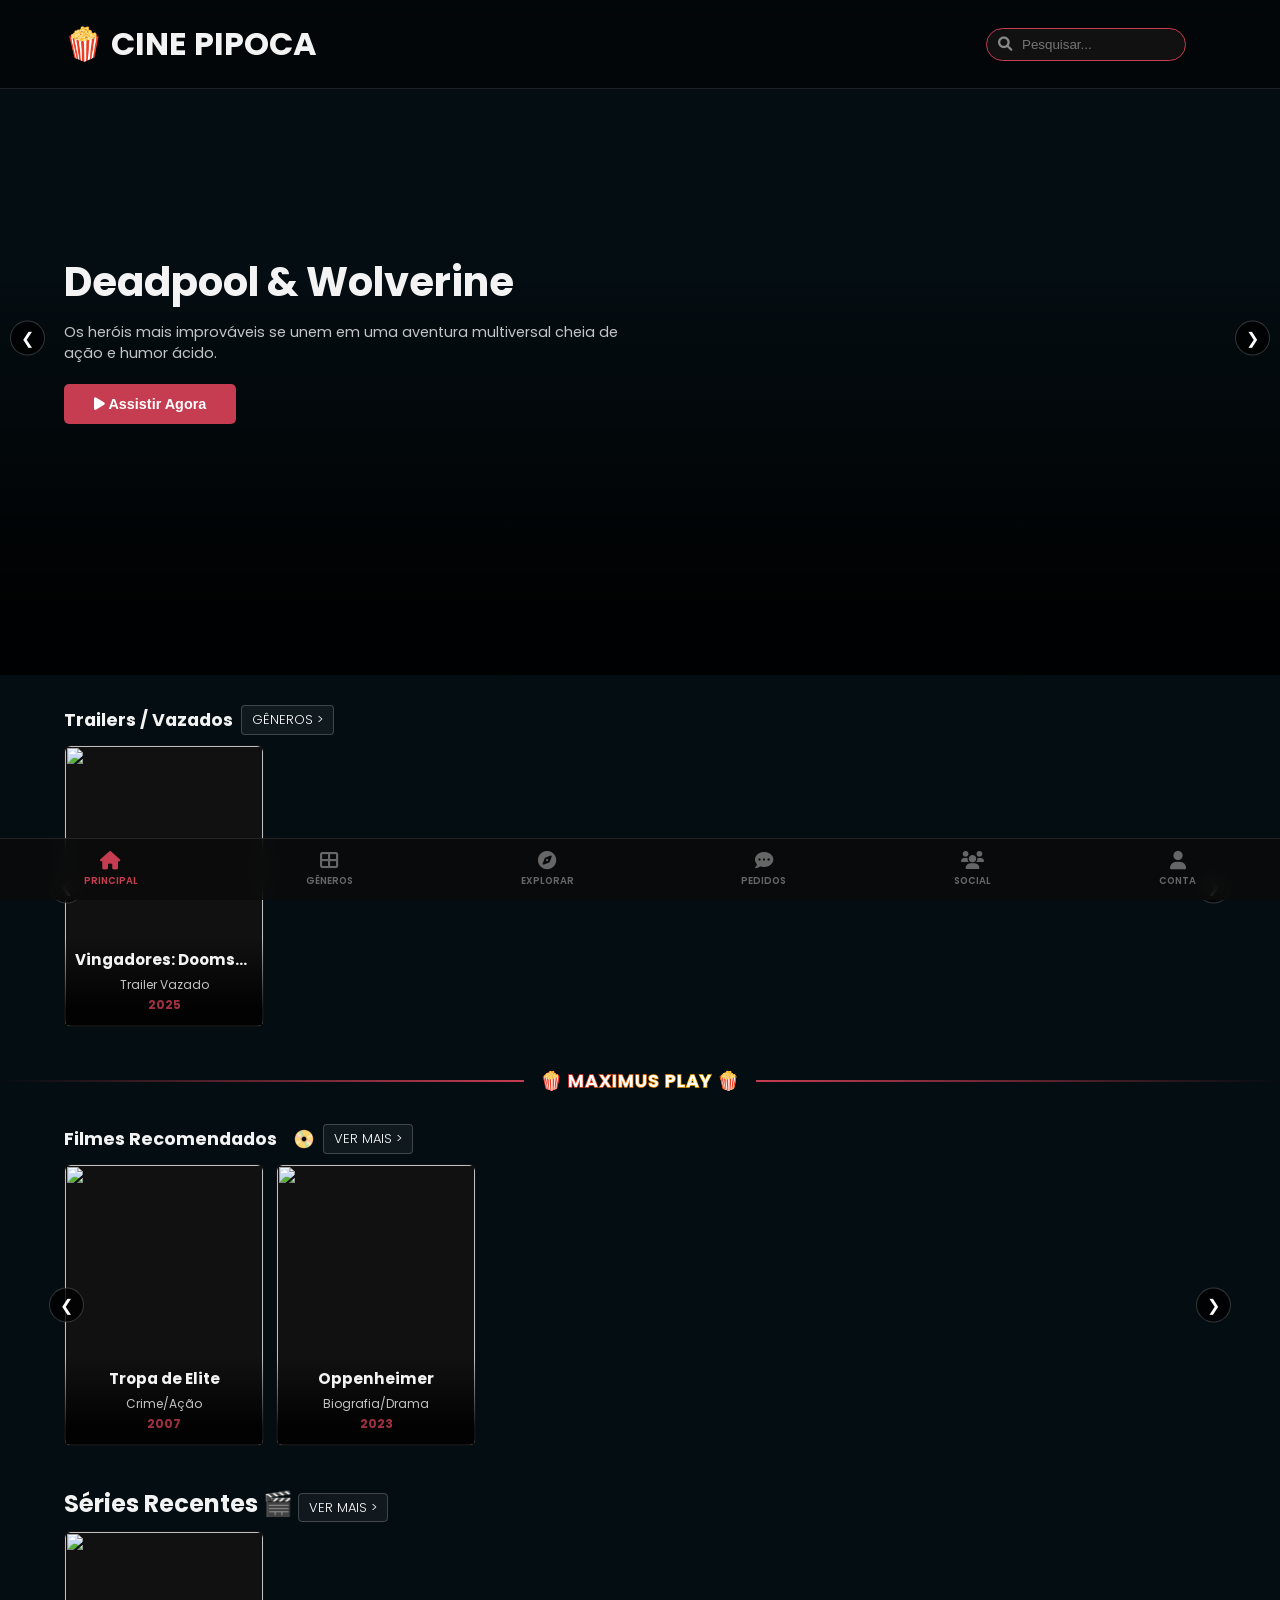
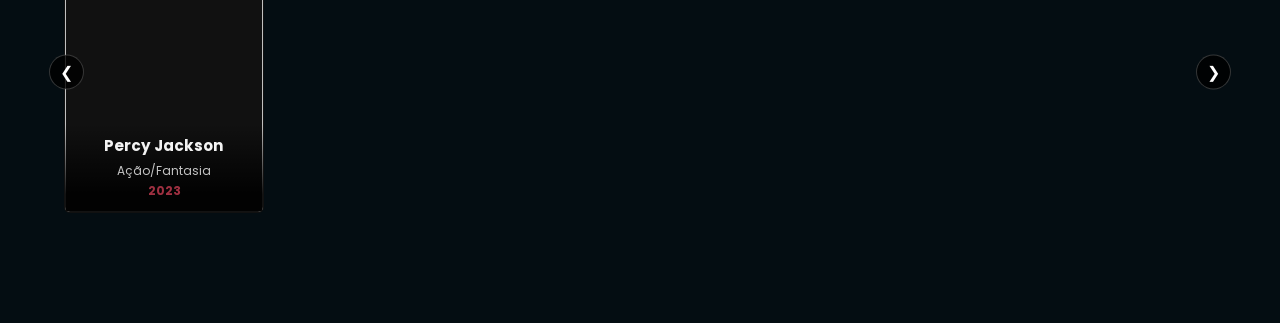
==== index.html @ 3df6548d "Add files via upload" ====
<!DOCTYPE html>
<html lang="pt-br" data-theme="dark">
<head>
    <meta charset="UTF-8">
    <meta name="viewport" content="width=device-width, initial-scale=1.0">
    <title>GAMERADO TV | Home</title>
    <link href="https://fonts.googleapis.com/css2?family=Poppins:wght@300;400;700&display=swap" rel="stylesheet">
    <link rel="stylesheet" href="https://cdnjs.cloudflare.com/ajax/libs/font-awesome/6.0.0/css/all.min.css">
    <link rel="stylesheet" href="style.css">
    <style>
        /* Estilos específicos para cards clonados na pesquisa */
        .card-info h4 { font-size: 0.95rem; margin-bottom: 5px; white-space: nowrap; overflow: hidden; text-overflow: ellipsis; }
        .card-info p { font-size: 0.75rem; opacity: 0.8; margin: 2px 0; }
        .card-date { color: var(--primary-red); font-weight: bold; }
    </style>
</head>
<body>

    <header class="navbar fixed-nav">
        <h1 class="logo-rgb" style="cursor: pointer;" onclick="window.location.href='index.html'">🍿 CINE PIPOCA </h1>
        <div class="search-container">
            <i class="fas fa-search search-icon"></i>
            <input type="text" id="searchInput" class="search-input" placeholder="Pesquisar...">
        </div>
    </header>

    <div id="search-results-screen">
        <h2 style="margin-bottom: 20px; padding: 0 5%;">Resultados para "<span id="termo-digitado" style="color: var(--primary-red);"></span>"</h2>
        <div class="search-grid" id="search-grid-container">
            </div>
    </div>

    <div id="main-content-wrapper">
        
        <section class="carousel-container no-margin-top">
            <div class="carousel-item active" style="background-image: linear-gradient(to top, rgba(0,0,0,0.9) 10%, transparent 60%), url('https://image.tmdb.org/t/p/original/9l1eZiJHmhr5jIlthMdJN5WYoff.jpg');">
                <div style="z-index: 2; max-width: 50%; padding-left: 5%;">
                    <h2 style="font-size: 2.5rem; margin-bottom: 10px;">Deadpool & Wolverine</h2>
                    <p style="margin-bottom: 20px; font-size: 0.9rem; opacity: 0.8;">Os heróis mais improváveis se unem em uma aventura multiversal cheia de ação e humor ácido.</p>
                    <button class="play-btn" onclick="window.location.href='detalhes.html?title=Deadpool & Wolverine&img=https://image.tmdb.org/t/p/w220_and_h330_face/8cdWjvZQUExUUTzyp4t6EDMubfO.jpg&url=#'"><i class="fas fa-play"></i> Assistir Agora</button>
                </div>
            </div>
            <button class="slider-arrow prev" style="left: 10px;" onclick="changeSlide(-1)">&#10094;</button>
            <button class="slider-arrow next" style="right: 10px;" onclick="changeSlide(1)">&#10095;</button>
        </section>

        <main class="content">
            
            <section class="category-slider">
                <h2 class="category-title netflix-style">
                    Trailers / Vazados
                    <a href="explorar.html" class="ver-mais-h2">Gêneros ></a>
                </h2>
                <div class="slider-wrapper">
                    <button class="slider-arrow prev" onclick="scrollSlider(this, -1)">&#10094;</button>
                    <div class="slider-track">
                        <div class="card" onclick="window.location.href='detalhes.html?title=Vingadores: Doomsday&img=https://encrypted-tbn0.gstatic.com/images?q=tbn:ANd9GcQ21uQVvEE5fYZ2D0q4bZI8EDxEOuDoeeg6Gg9TpBO6tEk5DFBhg9vsa4Y&s=10&url=https://youtu.be/Kwzsg8Wkoz0'">
                            <img src="https://encrypted-tbn0.gstatic.com/images?q=tbn:ANd9GcQ21uQVvEE5fYZ2D0q4bZI8EDxEOuDoeeg6Gg9TpBO6tEk5DFBhg9vsa4Y&s=10">
                            <div class="card-info">
                                <h4>Vingadores: Doomsday</h4>
                                <p>Trailer Vazado</p>
                                <p class="card-date">2025</p>
                            </div>
                        </div>
                    </div>
                    <button class="slider-arrow next" onclick="scrollSlider(this, 1)">&#10095;</button>
                </div>
            </section>

            <div class="category-divider">
                <span class="rgb-outline">🍿 MAXIMUS PLAY 🍿</span>
            </div>

            <section class="category-slider">
                <h2 class="category-title">
                    Filmes Recomendados <span class="emoji-animado">📀</span>
                    <a href="explorar.html" class="ver-mais-h2">Ver Mais ></a>
                </h2>
                <div class="slider-wrapper">
                    <button class="slider-arrow prev" onclick="scrollSlider(this, -1)">&#10094;</button>
                    <div class="slider-track">
                        <div class="card" onclick="window.location.href='detalhes.html?title=Tropa de Elite&img=https://image.tmdb.org/t/p/w220_and_h330_face/atl4a9VFVP7JYvk4GeSgqhLOfjC.jpg&url=https://playerflixapi.com/filme/tt0861739'">
                            <img src="https://image.tmdb.org/t/p/w220_and_h330_face/atl4a9VFVP7JYvk4GeSgqhLOfjC.jpg">
                            <div class="card-info">
                                <h4>Tropa de Elite</h4>
                                <p>Crime/Ação</p>
                                <p class="card-date">2007</p>
                            </div>
                        </div>
                        <div class="card" onclick="window.location.href='detalhes.html?title=Oppenheimer&img=https://image.tmdb.org/t/p/w220_and_h330_face/8Gxv8gSFCU0XGDykEGv7zR1n2ua.jpg&url=https://playerflixapi.com/filme/tt15398776'">
                            <img src="https://image.tmdb.org/t/p/w220_and_h330_face/8Gxv8gSFCU0XGDykEGv7zR1n2ua.jpg">
                            <div class="card-info">
                                <h4>Oppenheimer</h4>
                                <p>Biografia/Drama</p>
                                <p class="card-date">2023</p>
                            </div>
                        </div>
                    </div>
                    <button class="slider-arrow next" onclick="scrollSlider(this, 1)">&#10095;</button>
                </div>
            </section>

            <section class="category-slider">
                <h2>Séries Recentes 🎬 <a href="explorar.html" class="ver-mais-h2">Ver Mais ></a></h2>
                <div class="slider-wrapper">
                    <button class="slider-arrow prev" onclick="scrollSlider(this, -1)">&#10094;</button>
                    <div class="slider-track">
                        <div class="card" onclick="window.location.href='detalhes.html?title=Percy Jackson&img=https://image.tmdb.org/t/p/w220_and_h330_face/63zVMAA4oxz9N8EnkNdR8gpyjKf.jpg&url=https://playerflixapi.com/serie/103540'">
                            <img src="https://image.tmdb.org/t/p/w220_and_h330_face/63zVMAA4oxz9N8EnkNdR8gpyjKf.jpg">
                            <div class="card-info">
                                <h4>Percy Jackson</h4>
                                <p>Ação/Fantasia</p>
                                <p class="card-date">2023</p>
                            </div>
                        </div>
                    </div>
                    <button class="slider-arrow next" onclick="scrollSlider(this, 1)">&#10095;</button>
                </div>
            </section>

        </main>
    </div> <nav class="bottom-nav">
        <a href="index.html" class="nav-item active"><i class="fas fa-home"></i><span>Principal</span></a>
        <a href="generos.html" class="nav-item"><i class="fas fa-th-large"></i><span>Gêneros</span></a>
        <a href="explorar.html" class="nav-item"><i class="fas fa-compass"></i><span>Explorar</span></a>
        <a href="pedidos.html" class="nav-item"><i class="fas fa-comment-dots"></i><span>Pedidos</span></a>
        <a href="social.html" class="nav-item"><i class="fas fa-users"></i><span>Social</span></a>
        <a href="conta.html" class="nav-item"><i class="fas fa-user"></i><span>Conta</span></a>
    </nav>

    <script src="script.js"></script>
</body>
</html>
---- style.css ----
:root {
    --bg-color: #040D12;
    --text-color: #f3f3f3;
    --primary-red: #C63C51; /* Cor primária do site: Vermelho */
    --nav-bg: #040D12;
}

/* --- TEMAS (5 Temas Suportados) --- */
body[data-theme="dark"] { --primary-red: #C63C51; } /* Padrão Vermelho */
body[data-theme="blue"] { --primary-red: #1DA1F2; } /* Azul */
body[data-theme="green"] { --primary-red: #2ed573; } /* Verde */
body[data-theme="orange"] { --primary-red: #ffa502; } /* Laranja */
body[data-theme="light"] { --bg-color: #f4f4f4; --text-color: #000; --nav-bg: #fff; --primary-red: #555; } /* Claro */

* { margin: 0; padding: 0; box-sizing: border-box; }
body { font-family: 'Poppins', sans-serif; background: var(--bg-color); color: var(--text-color); overflow-x: hidden; padding-bottom: 70px; } /* Espaço para o menu de baixo */

/* --- MENU SUPERIOR (FIXED E TRANSPARENTE - AJUSTADO) --- */
.navbar { 
    width: 100%; display: flex; justify-content: space-between; align-items: center; 
    padding: 20px 5%; background: rgba(0,0,0,0.5); /* Semi-transparente */
    backdrop-filter: blur(10px); /* Esfumaçado */
    z-index: 1000; border-bottom: 1px solid rgba(255,255,255,0.1); 
    transition: 0.3s ease;
}
.fixed-nav { position: fixed; top: 0; }
.logo { color: var(--primary-red); font-weight: 700; font-size: 1.8rem; }
.top-icons { display: flex; gap: 20px; font-size: 1.1rem; color: #fff; }

/* --- PESQUISA EXCLUSIVA NO TOPO --- */
.search-container { position: relative; display: flex; align-items: center; margin-left: auto; margin-right: 30px; }
.search-input { width: 200px; padding: 8px 15px 8px 35px; border-radius: 20px; border: 1px solid var(--primary-red); background: #111; color: white; outline: none; transition: all 0.3s ease; }
.search-input:focus { width: 280px; box-shadow: 0 0 10px rgba(198, 60, 81, 0.5); background: #000; }
.search-icon { position: absolute; left: 12px; color: #888; pointer-events: none; font-size: 0.9rem; }

/* --- TELA DE RESULTADOS DA PESQUISA --- */
#search-results-screen { display: none; padding: 100px 0 20px; min-height: 100vh; background: var(--bg-color); }
#search-results-screen.active { display: block; }
.search-grid { display: grid; grid-template-columns: repeat(auto-fill, minmax(200px, 1fr)); gap: 15px; padding: 0 5%;} /* Cards de 200px na grade */

/* --- CARROSSEL PRINCIPAL (TOPO) --- */
.carousel-container { position: relative; height: 75vh; overflow: hidden; }
.no-margin-top { margin-top: 0; }
.carousel-item { display: none; height: 100%; background-size: cover; background-position: center; align-items: center; }
.carousel-item.active { display: flex; animation: fade 0.5s; }
@keyframes fade { from { opacity: 0; } to { opacity: 1; } }
.play-btn { background: var(--primary-red); color: white; border: none; padding: 12px 30px; border-radius: 5px; cursor: pointer; font-weight: bold; font-size: 0.9rem; transition: 0.3s; }
.play-btn:hover { background: #b30000; transform: scale(1.05); }

/* --- SLIDERS DE CATEGORIA (REUSÁVEL) --- */
.category-slider { margin: 30px 5%; position: relative; }
.category-header { display: flex; justify-content: space-between; align-items: center; margin-bottom: 10px; }
.category-title { display: flex; align-items: center; gap: 8px; font-size: 1.1rem; }
.ver-mais-h2, .ver-mais-btn { color: #fff; font-size: 13px; font-weight: 300; text-decoration: none; padding: 4px 10px; border-radius: 4px; border: 1px solid rgba(255,255,255,0.2); background: rgba(255,255,255,0.05); text-transform: uppercase;}
.slider-wrapper { position: relative; display: flex; align-items: center; }
.slider-track { display: flex; overflow-x: auto; scroll-behavior: smooth; gap: 12px; padding: 10px 0; scrollbar-width: none;}
.slider-track::-webkit-scrollbar { display: none; }
.card { min-width: 200px; background: #111; border-radius: 6px; transition: 0.3s ease; cursor: pointer; flex: 0 0 auto; overflow: hidden; position: relative; border: 1px solid transparent;}
.card:hover { transform: scale(1.05); border-color: var(--primary-red); box-shadow: 0 5px 15px rgba(0,0,0,0.5); }
.card img { width: 100%; height: 280px; object-fit: cover; display: block; border-radius: 6px 6px 0 0; }
.card-info { position: absolute; bottom: 0; left: 0; width: 100%; padding: 10px; background: linear-gradient(to top, rgba(0,0,0,0.9) 20%, transparent); text-align: center; }

/* --- SETAS DOS SLIDERS (PROFISSIONAL) --- */
.slider-arrow { position: absolute; top: 50%; transform: translateY(-50%); background: rgba(0,0,0,0.8); color: white; border: 1px solid rgba(255,255,255,0.2); width: 35px; height: 35px; border-radius: 50%; cursor: pointer; z-index: 10; font-size: 1rem; transition: 0.3s;}
.slider-arrow.prev { left: -15px; }
.slider-arrow.next { right: -15px; }
.slider-arrow:hover { background: var(--primary-red); border-color: var(--primary-red); }

/* --- PÁGINA DE DETALHES (LITERALMENTE IGUAL À FOTO 0) --- */
.details-page { background: #000; padding-bottom: 80px; }
.truncate-text { max-width: 150px; white-space: nowrap; overflow: hidden; text-overflow: ellipsis; }
.top-bar-details { position: fixed; top: 0; width: 100%; display: flex; justify-content: space-between; align-items: center; padding: 20px 5%; z-index: 1001; background: linear-gradient(to bottom, rgba(0,0,0,0.9), transparent);}
.top-bar-details i { font-size: 1.3rem; color: #fff; cursor: pointer; }
.top-icons-details { display: flex; gap: 20px; }
.hero-section-details { position: relative; height: 50vh; width: 100%; display: flex; justify-content: center; align-items: flex-end; padding-bottom: 20px;}
.hero-backdrop { position: absolute; top: 0; left: 0; width: 100%; height: 100%; background-size: cover; background-position: center; filter: blur(20px) brightness(0.4); transform: scale(1.1); z-index: 1; }
.hero-gradient { position: absolute; bottom: 0; left: 0; width: 100%; height: 70%; background: linear-gradient(to top, #000 10%, transparent); z-index: 2;}
.center-poster { position: relative; z-index: 3; width: 160px; height: 240px; border-radius: 8px; box-shadow: 0 10px 20px rgba(0,0,0,0.8); object-fit: cover;}
.main-info-details { padding: 10px 5%; position: relative; z-index: 4; text-align: left; }
.badges-row { display: flex; justify-content: center; gap: 8px; margin-bottom: 20px; flex-wrap: wrap;}
.badge, .type-badge-requests { background: rgba(255,255,255,0.1); padding: 5px 12px; border-radius: 20px; font-size: 0.65rem; border: 1px solid rgba(255,255,255,0.2); color: #ccc;}
.action-grid-details { display: grid; grid-template-columns: repeat(4, 1fr); text-align: center; margin-bottom: 25px;}
.action-item-details { display: flex; flex-direction: column; align-items: center; gap: 8px; cursor: pointer; }
.action-item-details span { font-size: 0.65rem; color: #aaa; text-transform: uppercase; font-weight: 300;}
.circle-btn-details { width: 50px; height: 50px; border-radius: 50%; border: 1px solid rgba(255,255,255,0.3); background: rgba(255,255,255,0.05); color: white; display: flex; align-items: center; justify-content: center; font-size: 1.2rem; transition: 0.3s;}
.circle-btn-details:active { background: var(--primary-red); border-color: var(--primary-red); transform: scale(0.95); }
.play-main-details { background: var(--primary-red); border-color: var(--primary-red); }
.text-content-details h3 { font-size: 0.8rem; color: #aaa; margin: 15px 0 5px; font-weight: 300; text-transform: uppercase;}
.text-content-details h2 { font-size: 1.35rem; margin-bottom: 10px; color: #fff; font-weight: bold;}
.text-content-details p { font-size: 0.85rem; line-height: 1.6; color: #888; font-weight: 300;}

/* --- PÁGINA DE CONTA (PERFIL TIPO STREMIO - AJUSTADO) --- */
.profile-header { position: relative; width: 100%; background: #111; padding-bottom: 20px; border-bottom: 1px solid #222;}
.profile-banner { width: 100%; height: 180px; background-size: cover; background-position: center; position: relative; cursor: pointer; overflow: hidden; background: #222;}
.profile-banner img, .profile-banner video { width: 100%; height: 100%; object-fit: cover; }
.edit-overlay { position: absolute; right: 10px; bottom: 10px; background: rgba(0,0,0,0.6); padding: 5px 10px; border-radius: 20px; font-size: 0.7rem; color: white; display: flex; align-items: center; gap: 5px;}
.profile-info-container { display: flex; flex-direction: column; align-items: center; margin-top: -50px; position: relative; z-index: 2;}
.profile-avatar-wrapper { position: relative; cursor: pointer; }
.profile-avatar { width: 100px; height: 100px; border-radius: 50%; border: 4px solid #111; object-fit: cover; background: #333; overflow: hidden;}
.profile-avatar img, .profile-avatar video { width: 100%; height: 100%; object-fit: cover; }
.edit-overlay-circle { position: absolute; bottom: 0; right: 0; background: var(--primary-red); width: 30px; height: 30px; border-radius: 50%; display: flex; justify-content: center; align-items: center; border: 2px solid #111; font-size: 0.8rem; color: white;}
.profile-name { margin-top: 10px; font-size: 1.4rem; color: #fff;}
.profile-stats { font-size: 0.8rem; color: #888; margin-top: 2px;}
.option-row { display: flex; align-items: center; justify-content: space-between; padding: 15px 0; border-bottom: 1px solid #222; font-size: 0.9rem; color: #ddd; cursor: pointer;}
.option-row i:first-child { width: 30px; color: #888; }
.option-row span { color: #555; font-size: 1.2rem; }

/* --- PÁGINA DE PEDIDOS (LITERALMENTE FOTO 2) --- */
.requests-search-container { padding: 10px 5%; margin-top: 80px;}
.search-box-requests { position: relative; display: flex; align-items: center; margin-bottom: 15px;}
.search-box-requests input { width: 100%; padding: 12px 15px 12px 20px; border-radius: 20px; border: 1px solid #333; background: #111; color: white; font-family: 'Poppins'; }
.send-icon { position: absolute; right: 20px; color: var(--primary-red); }
.requests-help-text { font-size: 0.75rem; color: #666; font-weight: 300; line-height: 1.5;}
.rank-box { background: rgba(255,0,0,0.1); border: 1px solid rgba(255,0,0,0.2); border-radius: 4px; padding: 15px; margin: 15px 0;}
.rank-box span { font-weight: bold; color: var(--primary-red); }
.rank-header { display: flex; justify-content: space-between; align-items: center; font-size: 0.8rem; text-transform: uppercase; color: #666;}
.requests-list { display: flex; flex-direction: column; gap: 10px; margin-top: 15px;}
.request-item { display: grid; grid-template-columns: 80px 1fr 50px; gap: 15px; align-items: center; background: #111; border-radius: 6px; border: 1px solid #222; overflow: hidden;}
.poster-wrapper { position: relative; }
.request-poster { width: 80px; height: 110px; object-fit: cover; }
.add-icon { position: absolute; top: 10px; left: 10px; width: 25px; height: 25px; background: rgba(0,0,0,0.6); border-radius: 50%; display: flex; justify-content: center; align-items: center; color: white; font-size: 0.8rem; cursor: pointer;}
.request-info h4 { font-size: 0.9rem; color: #fff;}
.request-info p { font-size: 0.75rem; color: #888;}
.rank-number { font-weight: bold; font-size: 1rem; color: #666; text-align: right; padding-right: 15px;}

/* --- PÁGINA DE EXPLORAR (LITERALMENTE FOTO 4) --- */
.explore-filters-container { display: flex; gap: 10px; padding: 10px 5%; margin-top: 80px;}
.filter-box-requests, .requests-help-text { font-size: 0.75rem; color: #888; flex: 1; padding: 12px 15px; background:rgba(255,255,255,0.05); border-radius: 20px; display: flex; justify-content: space-between; align-items: center; border: 1px solid rgba(255,255,255,0.1);}
.explore-grid { display: grid; grid-template-columns: repeat(auto-fill, minmax(200px, 1fr)); gap: 12px; padding: 10px 5%; } /* Grade profissional */

/* --- TELA SOCIAL (USUÁRIOS SIMULADOS) --- */
.user-card-social { background: #111; border: 1px solid #222; border-radius: 8px; padding: 20px; text-align: center; cursor: pointer; transition: 0.3s; }
.user-card-social:hover { border-color: var(--primary-red); }
.user-avatar-social { width: 80px; height: 80px; border-radius: 50%; border: 3px solid var(--primary-red); object-fit: cover; margin-bottom: 15px;}
.user-card-social h4 { font-size: 0.9rem; color: #fff;}
.user-card-social p { font-size: 0.7rem; color: #888; }
.social-meta { font-size: 0.65rem; color: #666; margin-top: 5px;}

/* --- MENU INFERIOR (BOTTOM NAV) --- */
.bottom-nav { position: fixed; bottom: 0; left: 0; width: 100%; background: #0a0a0a; display: flex; justify-content: space-around; align-items: center; padding: 12px 0; border-top: 1px solid rgba(255,255,255,0.1); z-index: 2000; backdrop-filter: blur(10px); background: rgba(10,10,10,0.8);}
.nav-item { display: flex; flex-direction: column; align-items: center; color: #666; text-decoration: none; font-size: 0.6rem; font-weight: 600; text-transform: uppercase; }
.nav-item i { font-size: 1.15rem; margin-bottom: 5px; }
.nav-item.active, .nav-item:hover { color: var(--primary-red); }

/* RGB OUTLINE (Reutilizável) */
.category-divider { display: flex; align-items: center; width: 100%; margin: 30px 0 10px; color: #fff; font-size: 18px; font-weight: 600; text-transform: uppercase; letter-spacing: 1px;}
.category-divider::before, .category-divider::after { content: ""; flex: 1; height: 2px; background: linear-gradient(to right, transparent, var(--primary-red));}
.category-divider::after { background: linear-gradient(to left, transparent, var(--primary-red));}
.category-divider span { padding: 0 16px; white-space: nowrap;}
.rgb-outline { position: relative; color: #fff; font-weight: 600; -webkit-text-stroke: 1.5px transparent; background: linear-gradient(90deg, #ff004c, #ff9900, #ffee00, #33ff00, #00ffee, #0066ff, #cc00ff, #ff004c); background-size: 400% 100%; -webkit-background-clip: text; background-clip: text; animation: rgbStroke 6s linear infinite; -webkit-text-fill-color: white;}
@keyframes rgbStroke { 0% { background-position: 0% 50%; } 100% { background-position: 400% 50%; } }
.emoji-animado { display: inline-flex; align-items: center; margin-left: 8px; animation: girarEmoji 3.5s linear infinite; vertical-align: middle;}
@keyframes girarEmoji { from { transform: rotate(0deg); } to { transform: rotate(360deg); } }
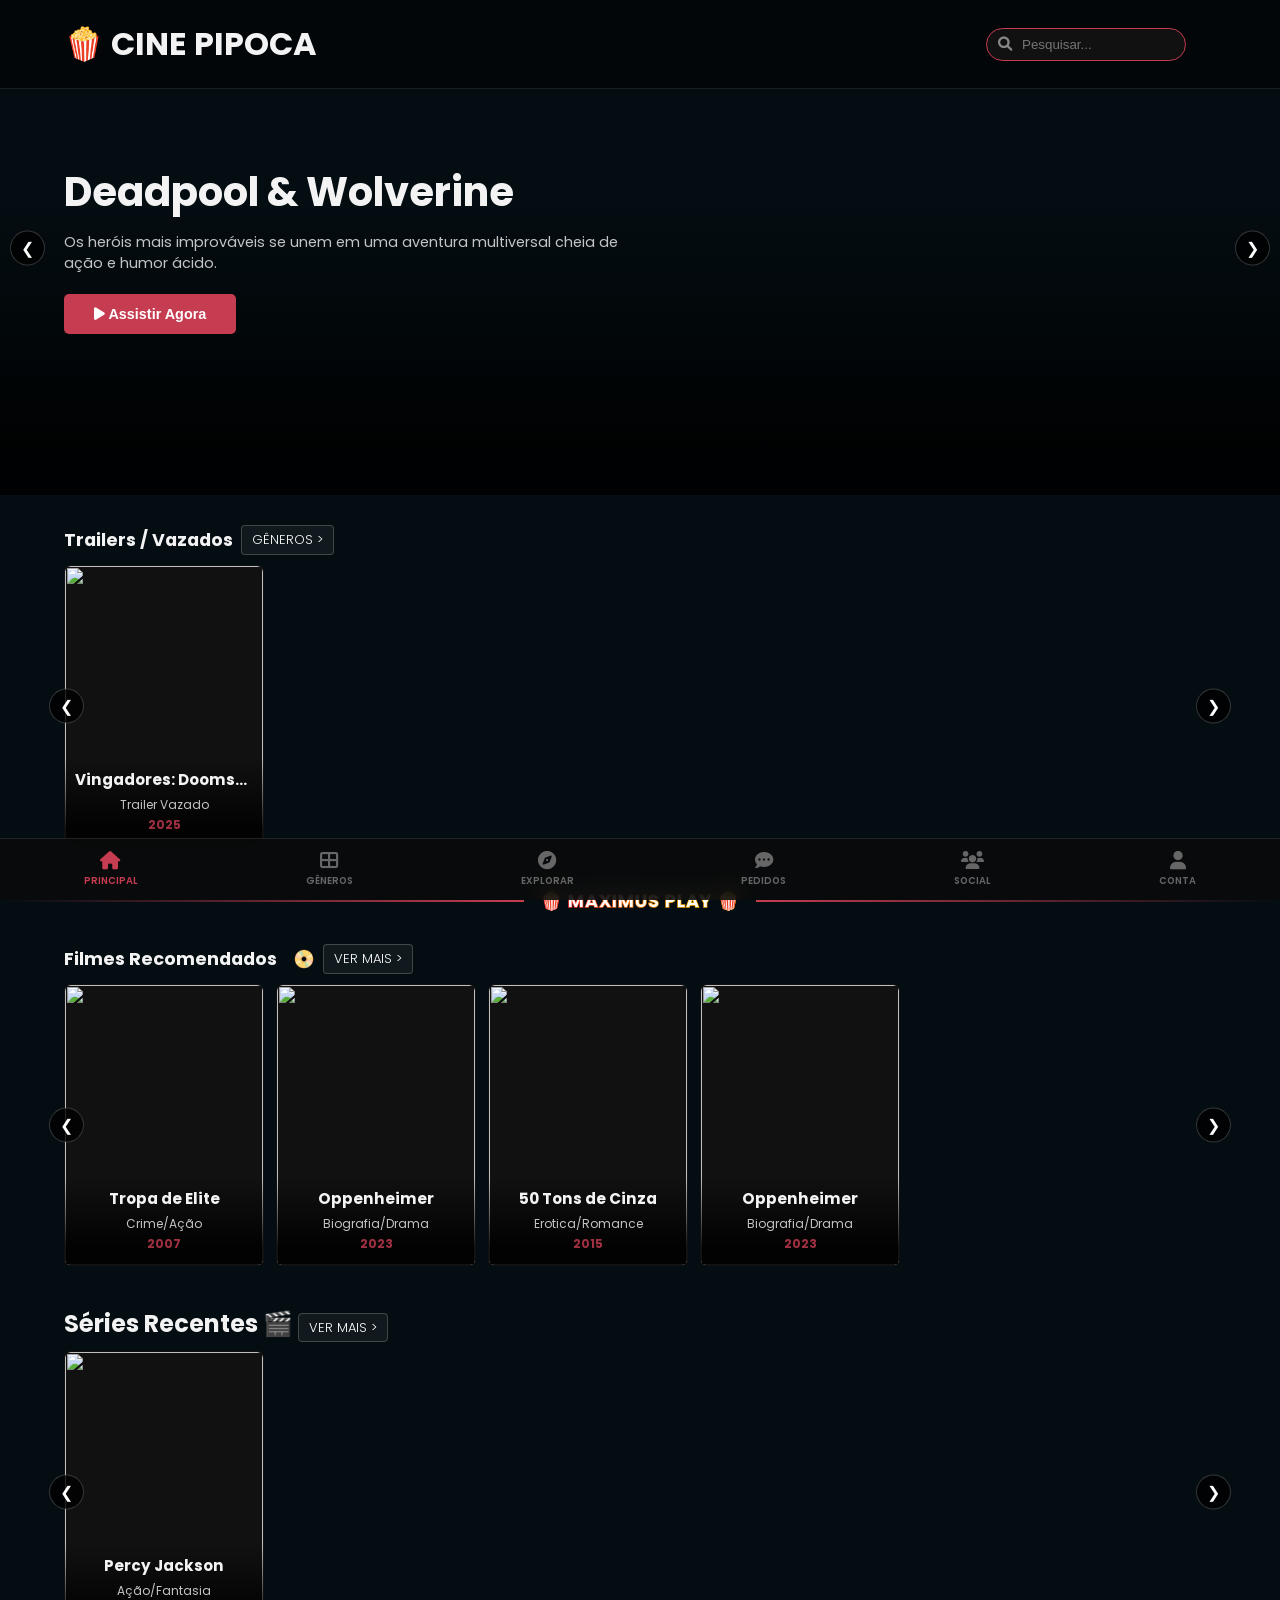
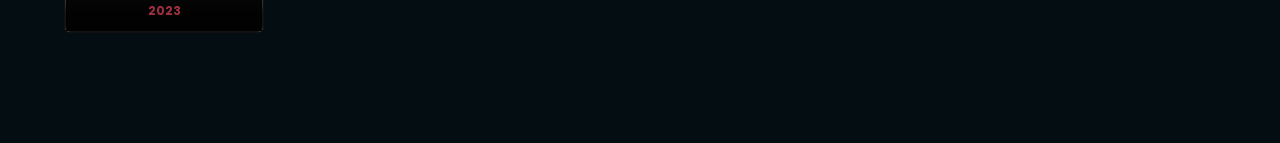
==== commit 6928039c: "Add files via upload" ====
--- a/index.html
+++ b/index.html
@@ -32,7 +32,7 @@
 
     <div id="main-content-wrapper">
         
-        <section class="carousel-container no-margin-top">
+        <section class="carousel-container no-margin-top small-hero">
             <div class="carousel-item active" style="background-image: linear-gradient(to top, rgba(0,0,0,0.9) 10%, transparent 60%), url('https://image.tmdb.org/t/p/original/9l1eZiJHmhr5jIlthMdJN5WYoff.jpg');">
                 <div style="z-index: 2; max-width: 50%; padding-left: 5%;">
                     <h2 style="font-size: 2.5rem; margin-bottom: 10px;">Deadpool & Wolverine</h2>
@@ -74,7 +74,7 @@
             <section class="category-slider">
                 <h2 class="category-title">
                     Filmes Recomendados <span class="emoji-animado">📀</span>
-                    <a href="explorar.html" class="ver-mais-h2">Ver Mais ></a>
+                    <a href="filmes.html" class="ver-mais-h2">Ver Mais ></a>
                 </h2>
                 <div class="slider-wrapper">
                     <button class="slider-arrow prev" onclick="scrollSlider(this, -1)">&#10094;</button>
@@ -95,13 +95,28 @@
                                 <p class="card-date">2023</p>
                             </div>
                         </div>
+                        <div class="card" onclick="window.location.href='detalhes.html?title=Tropa de Elite&img=https://encrypted-tbn0.gstatic.com/images?q=tbn:ANd9GcQDCmgx6cW9XIas7FE0oJMNMepPD4ypxBOZbtMN_ORlRadXyxdciQqd--9avxOqIwf74bpi&s&url=https://playerflixapi.com/filme/tt0861739'">
+                            <img src="https://encrypted-tbn0.gstatic.com/images?q=tbn:ANd9GcQDCmgx6cW9XIas7FE0oJMNMepPD4ypxBOZbtMN_ORlRadXyxdciQqd--9avxOqIwf74bpi&s">
+                            <div class="card-info">
+                                <h4>50 Tons de Cinza</h4>
+                                <p>Erotica/Romance</p>
+                                <p class="card-date">2015</p>
+                            </div>
+                        </div>
+                        <div class="card" onclick="window.location.href='detalhes.html?title=Oppenheimer&img=https://image.tmdb.org/t/p/w220_and_h330_face/8Gxv8gSFCU0XGDykEGv7zR1n2ua.jpg&url=https://playerflixapi.com/filme/tt15398776'">
+                            <img src="https://image.tmdb.org/t/p/w220_and_h330_face/8Gxv8gSFCU0XGDykEGv7zR1n2ua.jpg">
+                            <div class="card-info">
+                                <h4>Oppenheimer</h4>
+                                <p>Biografia/Drama</p>
+                                <p class="card-date">2023</p>
+                            </div>
                     </div>
                     <button class="slider-arrow next" onclick="scrollSlider(this, 1)">&#10095;</button>
                 </div>
             </section>
 
             <section class="category-slider">
-                <h2>Séries Recentes 🎬 <a href="explorar.html" class="ver-mais-h2">Ver Mais ></a></h2>
+                <h2>Séries Recentes 🎬 <a href="series.html" class="ver-mais-h2">Ver Mais ></a></h2>
                 <div class="slider-wrapper">
                     <button class="slider-arrow prev" onclick="scrollSlider(this, -1)">&#10094;</button>
                     <div class="slider-track">
--- a/style.css
+++ b/style.css
@@ -151,3 +151,145 @@
 @keyframes rgbStroke { 0% { background-position: 0% 50%; } 100% { background-position: 400% 50%; } }
 .emoji-animado { display: inline-flex; align-items: center; margin-left: 8px; animation: girarEmoji 3.5s linear infinite; vertical-align: middle;}
 @keyframes girarEmoji { from { transform: rotate(0deg); } to { transform: rotate(360deg); } }
+/* --- AJUSTE CARROSSEL INDEX --- */
+.carousel-container.small-hero { height: 55vh; } /* Reduzido de 75vh para 55vh */
+
+/* --- SELO VERIFICADO PROFISSIONAL --- */
+.verified-wrapper {
+    position: relative; display: inline-flex; align-items: center; justify-content: center;
+    width: 20px; height: 20px; margin-left: 5px; vertical-align: middle;
+}
+.verified-ring {
+    position: absolute; top:0; left:0; right:0; bottom:0;
+    border-radius: 50%; border: 2px dashed #1DA1F2;
+    animation: spinRing 4s linear infinite;
+}
+.verified-check { color: #1DA1F2; font-size: 0.65rem; z-index: 2; position: relative; }
+@keyframes spinRing { 100% { transform: rotate(360deg); } }
+
+/* --- TEXTO INFINITO RGB --- */
+.infinito-rgb {
+    background: linear-gradient(90deg, #ff004c, #ff9900, #ffee00, #33ff00, #00ffee, #0066ff, #cc00ff, #ff004c);
+    background-size: 400%; -webkit-background-clip: text; -webkit-text-fill-color: transparent;
+    animation: rgbBg 3s linear infinite; font-weight: 900; letter-spacing: 1px;
+}
+
+/* --- FILTROS EXPLORAR (VERMELHOS E DROPDOWN) --- */
+.filter-box-requests.active-filter { background: var(--primary-red); color: white; border-color: var(--primary-red); }
+.filter-box-requests.active-filter span, .filter-box-requests.active-filter i { color: white; }
+.dropdown-menu {
+    display: none; position: absolute; top: 100%; left: 0; width: 100%; background: #111;
+    border: 1px solid var(--primary-red); border-radius: 8px; z-index: 100; max-height: 250px; overflow-y: auto;
+}
+.dropdown-menu.show { display: block; }
+.dropdown-item { padding: 12px 15px; border-bottom: 1px solid #222; color: #ccc; cursor: pointer; }
+.dropdown-item:hover { background: rgba(198, 60, 81, 0.2); color: white; }
+
+/* --- GRADE EXPLORAR (3 COLUNAS) --- */
+.explore-grid.col-3 {
+    display: grid; grid-template-columns: repeat(3, 1fr); gap: 10px; padding: 10px 5%;
+}
+.pagination-controls {
+    display: flex; justify-content: space-between; padding: 20px 5%; margin-bottom: 80px;
+}
+.page-btn {
+    background: var(--primary-red); color: white; border: none; padding: 10px 20px;
+    border-radius: 6px; font-weight: bold; cursor: pointer; transition: 0.3s;
+}
+.page-btn.disabled { background: #444; color: #888; cursor: not-allowed; }
+
+/* --- MODAIS DO MODERADOR --- */
+.modal-overlay {
+    display: none; position: fixed; top: 0; left: 0; width: 100%; height: 100%;
+    background: rgba(0,0,0,0.8); z-index: 3000; justify-content: center; align-items: center;
+}
+.modal-box {
+    background: #111; border: 1px solid var(--primary-red); border-radius: 12px;
+    padding: 25px; width: 90%; max-width: 400px; text-align: center;
+}
+.modal-input {
+    width: 100%; padding: 12px; margin: 15px 0; background: #000; border: 1px solid #333;
+    color: white; border-radius: 6px; font-family: 'Poppins'; outline: none;
+}
+.modal-input:focus { border-color: var(--primary-red); }
+.modal-buttons { display: flex; gap: 10px; justify-content: center; }
+/* --- SELO VERIFICADO INSTAGRAM (Fixo e Profissional) --- */
+.verified-ig {
+    color: #1DA1F2;
+    font-size: 1.1rem;
+    margin-left: 6px;
+    vertical-align: middle;
+    background: #fff; /* Fundo branco pra destacar o check */
+    border-radius: 50%;
+    box-shadow: 0 0 2px rgba(0,0,0,0.5);
+}
+
+/* --- CAIXAS DE AVISO/PROMPT PROFISSIONAIS (Substitui o alert/prompt nativo) --- */
+.sys-modal-overlay {
+    position: fixed; top: 0; left: 0; width: 100%; height: 100%;
+    background: rgba(0,0,0,0.85); backdrop-filter: blur(5px);
+    z-index: 9999; display: flex; justify-content: center; align-items: center;
+    opacity: 0; pointer-events: none; transition: 0.3s ease;
+}
+.sys-modal-overlay.active { opacity: 1; pointer-events: auto; }
+.sys-modal-box {
+    background: #111; border: 1px solid var(--primary-red);
+    border-radius: 12px; padding: 25px; width: 90%; max-width: 380px;
+    text-align: center; box-shadow: 0 10px 30px rgba(0,0,0,0.9);
+    transform: translateY(20px); transition: 0.3s ease;
+}
+.sys-modal-overlay.active .sys-modal-box { transform: translateY(0); }
+.sys-modal-title { font-size: 1.2rem; color: #fff; margin-bottom: 10px; font-weight: bold; }
+.sys-modal-text { font-size: 0.9rem; color: #aaa; margin-bottom: 20px; line-height: 1.5; }
+.sys-modal-input {
+    width: 100%; padding: 12px; margin-bottom: 20px; border-radius: 6px;
+    border: 1px solid #333; background: #000; color: #fff; font-family: 'Poppins';
+    display: none; outline: none;
+}
+.sys-modal-input:focus { border-color: var(--primary-red); }
+.sys-modal-btn {
+    background: var(--primary-red); color: white; border: none; padding: 12px 25px;
+    border-radius: 6px; font-weight: bold; cursor: pointer; width: 100%; transition: 0.3s;
+}
+.sys-modal-btn:hover { background: #b30000; }
+.sys-modal-cancel {
+    background: transparent; color: #888; border: 1px solid #444; margin-top: 10px;
+}
+
+/* --- BOTÕES LIGAR/DESLIGAR (TOGGLE SWITCH) --- */
+.switch { position: relative; display: inline-block; width: 44px; height: 24px; }
+.switch input { opacity: 0; width: 0; height: 0; }
+.slider-toggle {
+    position: absolute; cursor: pointer; top: 0; left: 0; right: 0; bottom: 0;
+    background-color: #444; transition: .4s; border-radius: 34px;
+}
+.slider-toggle:before {
+    position: absolute; content: ""; height: 18px; width: 18px; left: 3px; bottom: 3px;
+    background-color: white; transition: .4s; border-radius: 50%;
+}
+input:checked + .slider-toggle { background-color: var(--primary-red); }
+input:checked + .slider-toggle:before { transform: translateX(20px); }
+
+/* --- CONFIGURAÇÕES CENTRALIZADAS --- */
+.config-container { background: #111; padding: 20px; border-radius: 8px; border: 1px solid #222; text-align: center; }
+.config-row {
+    display: flex; justify-content: space-between; align-items: center;
+    padding: 15px 0; border-bottom: 1px solid #222; font-size: 0.95rem; color: #ddd;
+}
+.config-row span.label { flex: 1; text-align: left; padding-left: 10px; }
+
+/* --- SUBMENU EXPLORAR (VINHO E DESTACADO) --- */
+.dropdown-menu {
+    display: none; position: absolute; top: calc(100% + 5px); left: 0; width: 100%;
+    background: #1a1a1a; /* Fundo mais claro que o site */
+    border: 2px solid #8b0000; /* Contorno vermelho vinho */
+    border-radius: 8px; z-index: 100; max-height: 250px; overflow-y: auto;
+    box-shadow: 0 10px 25px rgba(0,0,0,0.8);
+}
+.dropdown-item { padding: 12px 15px; border-bottom: 1px solid #333; color: #eee; cursor: pointer; text-align: left; font-weight: 300; }
+.dropdown-item:hover { background: #8b0000; color: white; }
+
+/* --- SOCIAL.HTML (PROFISSIONAL) --- */
+.social-cover { height: 80px; background: #333; border-radius: 8px 8px 0 0; background-size: cover; background-position: center; }
+.user-card-social { background: #111; border: 1px solid #222; border-radius: 8px; text-align: center; cursor: pointer; transition: 0.3s; padding-bottom: 20px; }
+.user-avatar-social { width: 70px; height: 70px; border-radius: 50%; border: 3px solid #111; object-fit: cover; margin-top: -35px; background: #000; }
